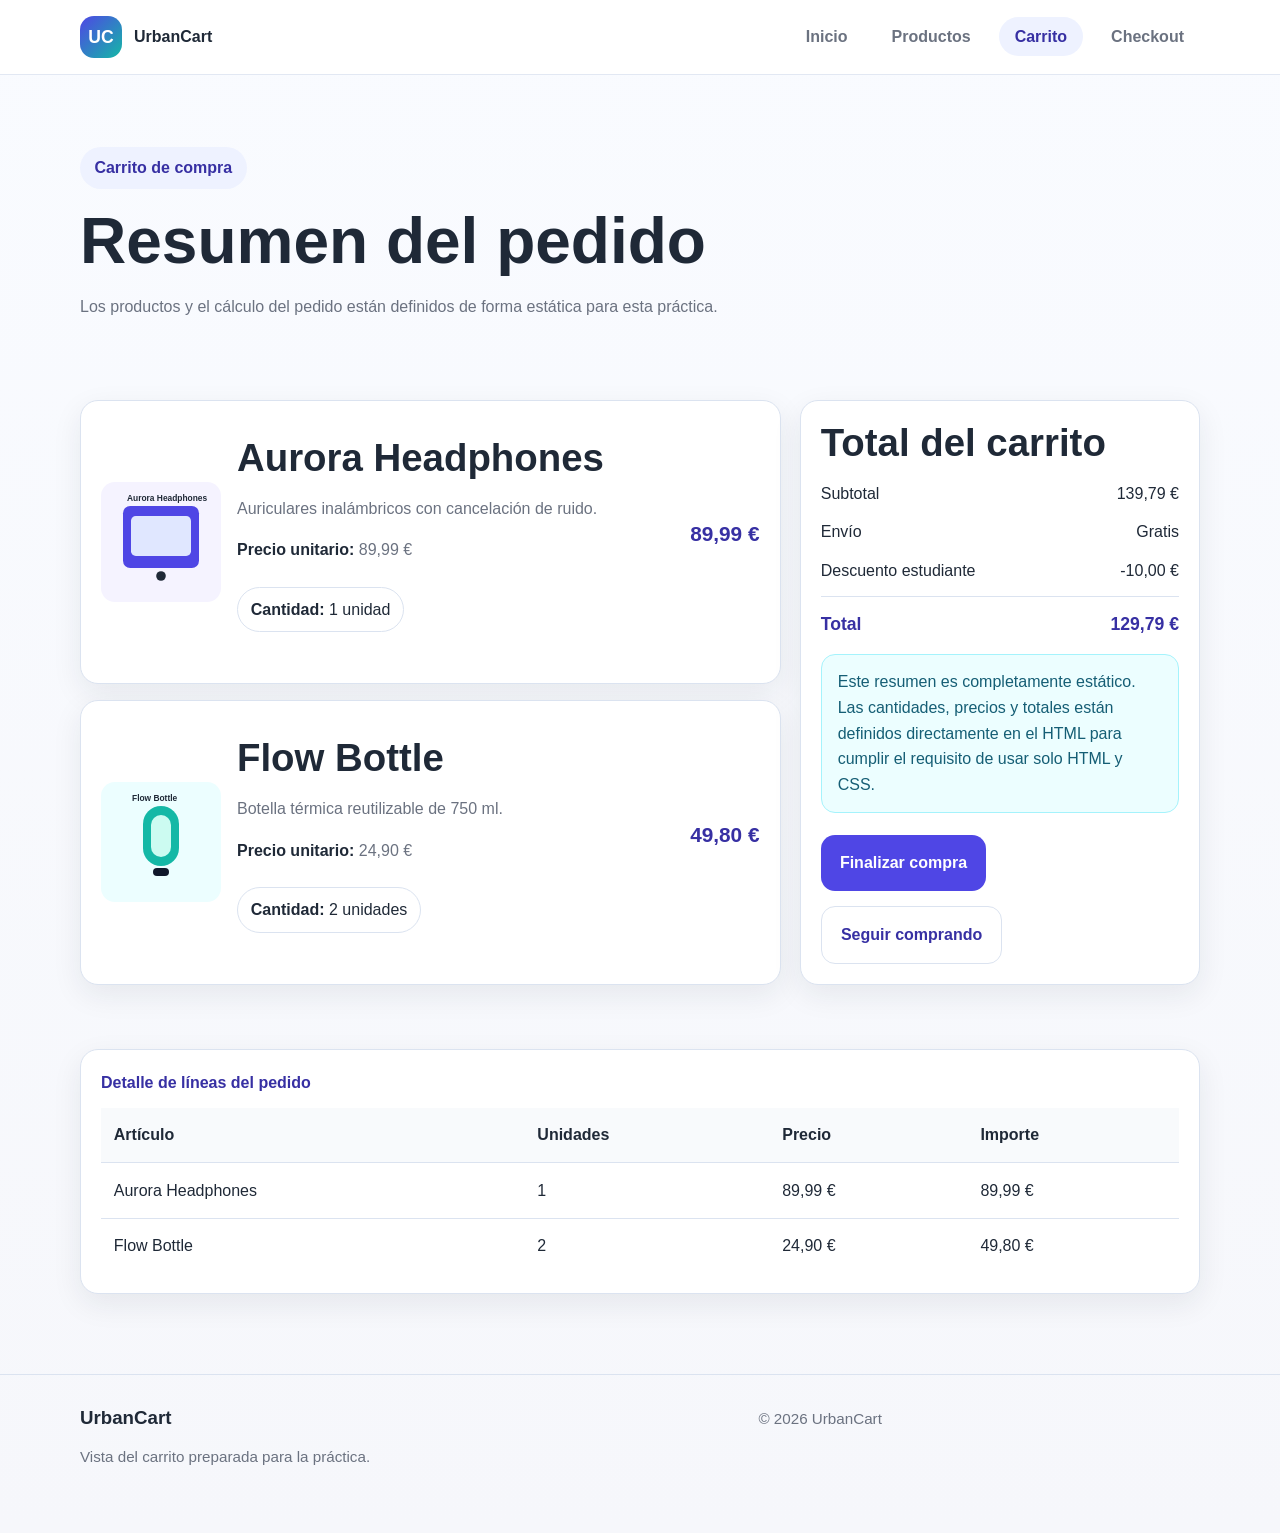
==== carrito.html @ 6edde0a0 "p4 inicial" ====
<!DOCTYPE html>
<html lang="es">
<head>
  <meta charset="UTF-8">
  <meta name="viewport" content="width=device-width, initial-scale=1.0">
  <meta name="description" content="Resumen del carrito de compra de UrbanCart.">
  <title>UrbanCart | Carrito</title>
  <link rel="stylesheet" href="styles.css">
</head>
<body>
  <header class="site-header">
    <div class="container navbar">
      <a class="logo" href="index.html">
        <span class="logo-mark">UC</span>
        <span>UrbanCart</span>
      </a>
      <nav aria-label="Navegación principal">
        <ul class="nav-links">
          <li><a href="index.html">Inicio</a></li>
          <li><a href="productos.html">Productos</a></li>
          <li><a class="active" href="carrito.html">Carrito</a></li>
          <li><a href="checkout.html">Checkout</a></li>
        </ul>
      </nav>
    </div>
  </header>

  <main>
    <section class="page-hero">
      <div class="container">
        <span class="badge">Carrito de compra</span>
        <h1>Resumen del pedido</h1>
        <p>Los productos y el cálculo del pedido están definidos de forma estática para esta práctica.</p>
      </div>
    </section>

    <section class="section">
      <div class="container cart-layout">
        <div class="cart-list">
          <article class="cart-item">
            <img src="assets/img/product-aurora.svg" alt="Auriculares Aurora en el carrito.">
            <div>
              <h2>Aurora Headphones</h2>
              <p>Auriculares inalámbricos con cancelación de ruido.</p>
              <p><strong>Precio unitario:</strong> 89,99 €</p>
              <p class="qty-static"><strong>Cantidad:</strong> 1 unidad</p>
            </div>
            <p class="price">89,99 €</p>
          </article>

          <article class="cart-item">
            <img src="assets/img/product-flow.svg" alt="Botella Flow en el carrito.">
            <div>
              <h2>Flow Bottle</h2>
              <p>Botella térmica reutilizable de 750 ml.</p>
              <p><strong>Precio unitario:</strong> 24,90 €</p>
              <p class="qty-static"><strong>Cantidad:</strong> 2 unidades</p>
            </div>
            <p class="price">49,80 €</p>
          </article>
        </div>

        <aside class="summary-card">
          <h2>Total del carrito</h2>
          <div class="summary-line">
            <span>Subtotal</span>
            <span>139,79 €</span>
          </div>
          <div class="summary-line">
            <span>Envío</span>
            <span>Gratis</span>
          </div>
          <div class="summary-line">
            <span>Descuento estudiante</span>
            <span>-10,00 €</span>
          </div>
          <div class="summary-line total">
            <span>Total</span>
            <span>129,79 €</span>
          </div>
          <div class="notice">
            Este resumen es completamente estático. Las cantidades, precios y totales están definidos directamente en el HTML para cumplir el requisito de usar solo HTML y CSS.
          </div>
          <div class="hero-actions">
            <a class="btn btn-primary" href="checkout.html">Finalizar compra</a>
            <a class="btn btn-secondary" href="productos.html">Seguir comprando</a>
          </div>
        </aside>
      </div>
    </section>

    <section class="section">
      <div class="container table-card">
        <table>
          <caption>Detalle de líneas del pedido</caption>
          <thead>
            <tr>
              <th>Artículo</th>
              <th>Unidades</th>
              <th>Precio</th>
              <th>Importe</th>
            </tr>
          </thead>
          <tbody>
            <tr>
              <td>Aurora Headphones</td>
              <td>1</td>
              <td>89,99 €</td>
              <td>89,99 €</td>
            </tr>
            <tr>
              <td>Flow Bottle</td>
              <td>2</td>
              <td>24,90 €</td>
              <td>49,80 €</td>
            </tr>
          </tbody>
        </table>
      </div>
    </section>
  </main>

  <footer class="site-footer">
    <div class="container footer-grid">
      <div>
        <h3>UrbanCart</h3>
        <p class="small">Vista del carrito preparada para la práctica.</p>
      </div>
      <div>
        <p class="small">© 2026 UrbanCart</p>
      </div>
    </div>
  </footer>
</body>
</html>
---- styles.css ----
:root {
  --bg: #f6f7fb;
  --surface: #ffffff;
  --surface-2: #eef2ff;
  --text: #1f2937;
  --muted: #6b7280;
  --primary: #4f46e5;
  --primary-dark: #3730a3;
  --accent: #14b8a6;
  --border: #dbe3f0;
  --shadow: 0 10px 30px rgba(31, 41, 55, 0.08);
  --radius: 18px;
  --max: 1120px;
}

* {
  box-sizing: border-box;
}

html {
  scroll-behavior: smooth;
}

body {
  margin: 0;
  font-family: Arial, Helvetica, sans-serif;
  color: var(--text);
  background: linear-gradient(180deg, #f9fbff 0%, var(--bg) 100%);
  line-height: 1.6;
}

a {
  color: inherit;
  text-decoration: none;
}

img {
  max-width: 100%;
  display: block;
}

.container {
  width: min(92%, var(--max));
  margin: 0 auto;
}

.site-header {
  position: sticky;
  top: 0;
  z-index: 10;
  backdrop-filter: blur(10px);
  background: rgba(255, 255, 255, 0.9);
  border-bottom: 1px solid rgba(219, 227, 240, 0.8);
}

.navbar {
  display: flex;
  align-items: center;
  justify-content: space-between;
  gap: 1rem;
  min-height: 74px;
}

.logo {
  display: flex;
  align-items: center;
  gap: 0.75rem;
  font-weight: 700;
}

.logo-mark {
  width: 42px;
  height: 42px;
  border-radius: 14px;
  background: linear-gradient(135deg, var(--primary), var(--accent));
  display: grid;
  place-items: center;
  color: white;
  font-size: 1.1rem;
}

.nav-links {
  list-style: none;
  display: flex;
  gap: 0.75rem;
  padding: 0;
  margin: 0;
  flex-wrap: wrap;
}

.nav-links a {
  padding: 0.7rem 1rem;
  border-radius: 999px;
  color: var(--muted);
  font-weight: 600;
}

.nav-links a:hover,
.nav-links a.active {
  background: var(--surface-2);
  color: var(--primary-dark);
}

.hero,
.page-hero {
  padding: 4.5rem 0 2rem;
}

.hero-grid,
.two-columns {
  display: grid;
  grid-template-columns: 1.2fr 1fr;
  gap: 2rem;
  align-items: center;
}

.badge {
  display: inline-flex;
  align-items: center;
  gap: 0.5rem;
  padding: 0.5rem 0.9rem;
  border-radius: 999px;
  background: var(--surface-2);
  color: var(--primary-dark);
  font-weight: 700;
  margin-bottom: 1rem;
}

h1, h2, h3 {
  line-height: 1.15;
  margin: 0 0 1rem;
}

h1 {
  font-size: clamp(2.3rem, 5vw, 4.2rem);
}

h2 {
  font-size: clamp(1.7rem, 3vw, 2.5rem);
}

p {
  margin: 0 0 1rem;
  color: var(--muted);
}

.hero-actions,
.inline-actions {
  display: flex;
  flex-wrap: wrap;
  gap: 0.9rem;
  margin-top: 1.4rem;
}

.btn,
button,
input[type="submit"] {
  border: none;
  border-radius: 14px;
  padding: 0.95rem 1.2rem;
  font-weight: 700;
  cursor: pointer;
  transition: transform 0.2s ease, box-shadow 0.2s ease;
}

.btn:hover,
button:hover,
input[type="submit"]:hover {
  transform: translateY(-2px);
  box-shadow: var(--shadow);
}

.btn-primary,
input[type="submit"] {
  background: var(--primary);
  color: #fff;
}

.btn-secondary {
  background: #fff;
  color: var(--primary-dark);
  border: 1px solid var(--border);
}

.card,
.feature,
.info-box,
.table-card,
.media-card,
.form-card,
.summary-card,
.cart-item {
  background: var(--surface);
  border: 1px solid var(--border);
  border-radius: var(--radius);
  box-shadow: var(--shadow);
}

.hero-card {
  padding: 1rem;
}

.hero-card img {
  width: 100%;
  border-radius: calc(var(--radius) - 6px);
}

.section {
  padding: 2rem 0;
}

.grid-3,
.grid-2,
.catalog-grid,
.stats-grid {
  display: grid;
  gap: 1.2rem;
}

.grid-3,
.catalog-grid,
.stats-grid {
  grid-template-columns: repeat(3, 1fr);
}

.grid-2 {
  grid-template-columns: repeat(2, 1fr);
}

.feature,
.info-box,
.table-card,
.media-card,
.form-card,
.summary-card,
.cart-item {
  padding: 1.25rem;
}

.catalog-item {
  overflow: hidden;
}

.catalog-item img {
  height: 220px;
  width: 100%;
  object-fit: cover;
}

.catalog-content {
  padding: 1.2rem;
}

.price {
  color: var(--primary-dark);
  font-size: 1.3rem;
  font-weight: 800;
}

.tag-row {
  display: flex;
  flex-wrap: wrap;
  gap: 0.5rem;
  margin-bottom: 0.9rem;
}

.tag {
  font-size: 0.86rem;
  background: #f3f4f6;
  color: #374151;
  padding: 0.35rem 0.65rem;
  border-radius: 999px;
}

table {
  width: 100%;
  border-collapse: collapse;
  overflow: hidden;
}

caption {
  text-align: left;
  font-weight: 700;
  margin-bottom: 0.8rem;
  color: var(--primary-dark);
}

th,
td {
  padding: 0.9rem 0.8rem;
  border-bottom: 1px solid var(--border);
  text-align: left;
}

th {
  background: #f8fafc;
}

tr:last-child td {
  border-bottom: none;
}

.check-list {
  padding-left: 1.2rem;
  color: var(--muted);
}

.check-list li + li {
  margin-top: 0.55rem;
}

.media-grid {
  display: grid;
  gap: 1.2rem;
  grid-template-columns: 1fr 1fr;
}

iframe,
video,
audio {
  width: 100%;
  border: 0;
  border-radius: 14px;
}

form {
  display: grid;
  gap: 1rem;
}

fieldset {
  border: 1px solid var(--border);
  border-radius: 16px;
  padding: 1rem;
}

legend {
  font-weight: 700;
  color: var(--primary-dark);
  padding: 0 0.4rem;
}

label {
  display: block;
  font-weight: 700;
  margin-bottom: 0.35rem;
}

input,
select,
textarea {
  width: 100%;
  padding: 0.9rem 1rem;
  border: 1px solid var(--border);
  border-radius: 12px;
  font: inherit;
  background: #fff;
}

textarea {
  min-height: 130px;
  resize: vertical;
}

.form-row {
  display: grid;
  grid-template-columns: repeat(2, 1fr);
  gap: 1rem;
}

.checkbox-row,
.radio-row {
  display: flex;
  flex-wrap: wrap;
  gap: 1rem;
}

.checkbox-row label,
.radio-row label {
  display: inline-flex;
  gap: 0.5rem;
  align-items: center;
  font-weight: 500;
  margin: 0;
}

.checkbox-row input,
.radio-row input {
  width: auto;
}

.cart-layout {
  display: grid;
  grid-template-columns: 1.4fr 0.8fr;
  gap: 1.2rem;
}

.cart-list {
  display: grid;
  gap: 1rem;
}

.cart-item {
  display: grid;
  grid-template-columns: 120px 1fr auto;
  gap: 1rem;
  align-items: center;
}

.cart-item img {
  border-radius: 14px;
  width: 120px;
  height: 120px;
  object-fit: cover;
}

.qty-box {
  display: inline-flex;
  align-items: center;
  gap: 0.8rem;
  background: #f8fafc;
  border: 1px solid var(--border);
  border-radius: 999px;
  padding: 0.3rem 0.8rem;
}

.summary-line {
  display: flex;
  justify-content: space-between;
  gap: 1rem;
  margin-bottom: 0.8rem;
}

.summary-line.total {
  font-size: 1.1rem;
  font-weight: 800;
  color: var(--primary-dark);
  padding-top: 0.8rem;
  border-top: 1px solid var(--border);
}

.notice {
  margin-top: 1rem;
  padding: 0.9rem 1rem;
  background: #ecfeff;
  border: 1px solid #a5f3fc;
  color: #155e75;
  border-radius: 14px;
}

.site-footer {
  margin-top: 3rem;
  padding: 2rem 0 3rem;
  border-top: 1px solid var(--border);
}

.footer-grid {
  display: grid;
  gap: 1rem;
  grid-template-columns: 1.2fr 0.8fr;
}

.small {
  font-size: 0.95rem;
}

strong {
  color: var(--text);
}

@media (max-width: 900px) {
  .hero-grid,
  .two-columns,
  .grid-2,
  .grid-3,
  .catalog-grid,
  .stats-grid,
  .media-grid,
  .cart-layout,
  .footer-grid,
  .form-row {
    grid-template-columns: 1fr;
  }

  .cart-item {
    grid-template-columns: 1fr;
  }

  .navbar {
    flex-direction: column;
    padding: 1rem 0;
  }
}

@media (max-width: 560px) {
  h1 {
    font-size: 2.2rem;
  }

  .nav-links {
    justify-content: center;
  }
}


.qty-static {
  display: inline-block;
  margin-top: 0.5rem;
  padding: 0.55rem 0.8rem;
  border: 1px solid var(--border);
  border-radius: 999px;
  background: var(--surface-soft);
  color: var(--text-muted);
}
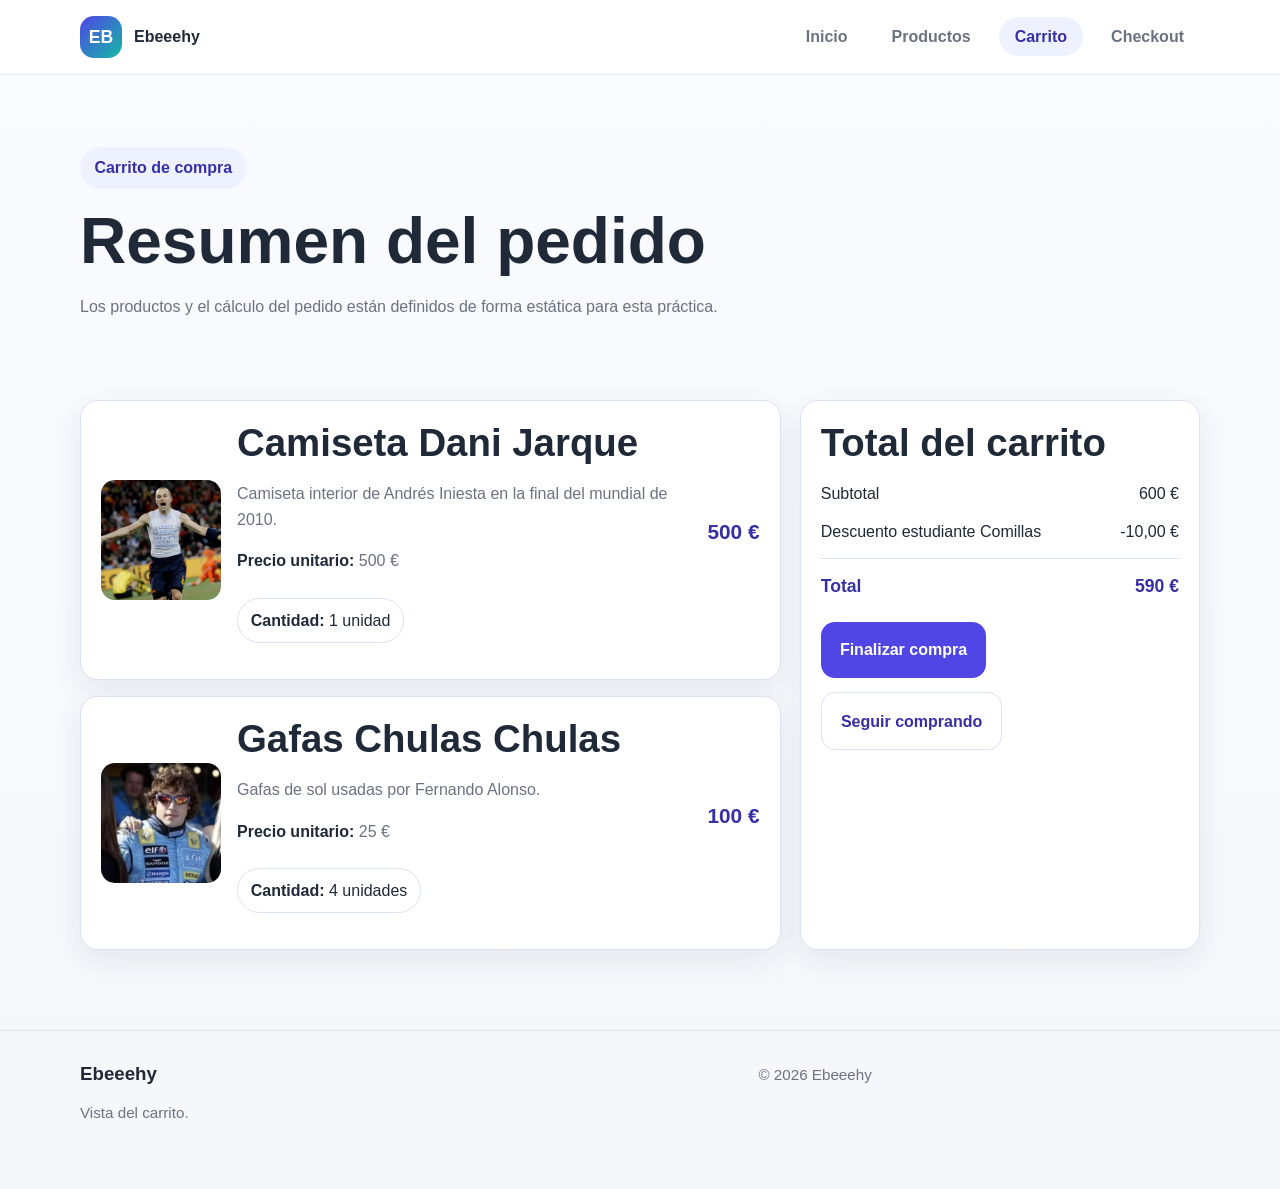
==== commit 19c5c351: "Carrito compra" ====
--- a/carrito.html
+++ b/carrito.html
@@ -3,16 +3,16 @@
 <head>
   <meta charset="UTF-8">
   <meta name="viewport" content="width=device-width, initial-scale=1.0">
-  <meta name="description" content="Resumen del carrito de compra de UrbanCart.">
-  <title>UrbanCart | Carrito</title>
+  <meta name="description" content="Resumen del carrito de compra de Ebeeehy.">
+  <title>Ebeeehy | Carrito</title>
   <link rel="stylesheet" href="styles.css">
 </head>
 <body>
   <header class="site-header">
     <div class="container navbar">
       <a class="logo" href="index.html">
-        <span class="logo-mark">UC</span>
-        <span>UrbanCart</span>
+        <span class="logo-mark">EB</span>
+        <span>Ebeeehy</span>
       </a>
       <nav aria-label="Navegación principal">
         <ul class="nav-links">
@@ -38,25 +38,25 @@
       <div class="container cart-layout">
         <div class="cart-list">
           <article class="cart-item">
-            <img src="assets/img/product-aurora.svg" alt="Auriculares Aurora en el carrito.">
+            <img src="assets/img/DaniJarque.webp">
             <div>
-              <h2>Aurora Headphones</h2>
-              <p>Auriculares inalámbricos con cancelación de ruido.</p>
-              <p><strong>Precio unitario:</strong> 89,99 €</p>
+              <h2>Camiseta Dani Jarque</h2>
+              <p>Camiseta interior de Andrés Iniesta en la final del mundial de 2010.</p>
+              <p><strong>Precio unitario:</strong> 500 €</p>
               <p class="qty-static"><strong>Cantidad:</strong> 1 unidad</p>
             </div>
-            <p class="price">89,99 €</p>
+            <p class="price">500 €</p>
           </article>
 
           <article class="cart-item">
-            <img src="assets/img/product-flow.svg" alt="Botella Flow en el carrito.">
+            <img src="assets/img/alonsoPapa.webp">
             <div>
-              <h2>Flow Bottle</h2>
-              <p>Botella térmica reutilizable de 750 ml.</p>
-              <p><strong>Precio unitario:</strong> 24,90 €</p>
-              <p class="qty-static"><strong>Cantidad:</strong> 2 unidades</p>
+              <h2>Gafas Chulas Chulas</h2>
+              <p>Gafas de sol usadas por Fernando Alonso.</p>
+              <p><strong>Precio unitario:</strong> 25 €</p>
+              <p class="qty-static"><strong>Cantidad:</strong> 4 unidades</p>
             </div>
-            <p class="price">49,80 €</p>
+            <p class="price">100 €</p>
           </article>
         </div>
 
@@ -64,22 +64,15 @@
           <h2>Total del carrito</h2>
           <div class="summary-line">
             <span>Subtotal</span>
-            <span>139,79 €</span>
+            <span>600 €</span>
           </div>
           <div class="summary-line">
-            <span>Envío</span>
-            <span>Gratis</span>
-          </div>
-          <div class="summary-line">
-            <span>Descuento estudiante</span>
+            <span>Descuento estudiante Comillas</span>
             <span>-10,00 €</span>
           </div>
           <div class="summary-line total">
             <span>Total</span>
-            <span>129,79 €</span>
-          </div>
-          <div class="notice">
-            Este resumen es completamente estático. Las cantidades, precios y totales están definidos directamente en el HTML para cumplir el requisito de usar solo HTML y CSS.
+            <span>590 €</span>
           </div>
           <div class="hero-actions">
             <a class="btn btn-primary" href="checkout.html">Finalizar compra</a>
@@ -88,46 +81,16 @@
         </aside>
       </div>
     </section>
-
-    <section class="section">
-      <div class="container table-card">
-        <table>
-          <caption>Detalle de líneas del pedido</caption>
-          <thead>
-            <tr>
-              <th>Artículo</th>
-              <th>Unidades</th>
-              <th>Precio</th>
-              <th>Importe</th>
-            </tr>
-          </thead>
-          <tbody>
-            <tr>
-              <td>Aurora Headphones</td>
-              <td>1</td>
-              <td>89,99 €</td>
-              <td>89,99 €</td>
-            </tr>
-            <tr>
-              <td>Flow Bottle</td>
-              <td>2</td>
-              <td>24,90 €</td>
-              <td>49,80 €</td>
-            </tr>
-          </tbody>
-        </table>
-      </div>
-    </section>
   </main>
 
   <footer class="site-footer">
     <div class="container footer-grid">
       <div>
-        <h3>UrbanCart</h3>
-        <p class="small">Vista del carrito preparada para la práctica.</p>
+        <h3>Ebeeehy</h3>
+        <p class="small">Vista del carrito.</p>
       </div>
       <div>
-        <p class="small">© 2026 UrbanCart</p>
+        <p class="small">© 2026 Ebeeehy</p>
       </div>
     </div>
   </footer>
--- a/styles.css
+++ b/styles.css
@@ -40,7 +40,7 @@
 }
 
 .container {
-  width: min(92%, var(--max));
+  width: min(94%, var(--max));
   margin: 0 auto;
 }
 
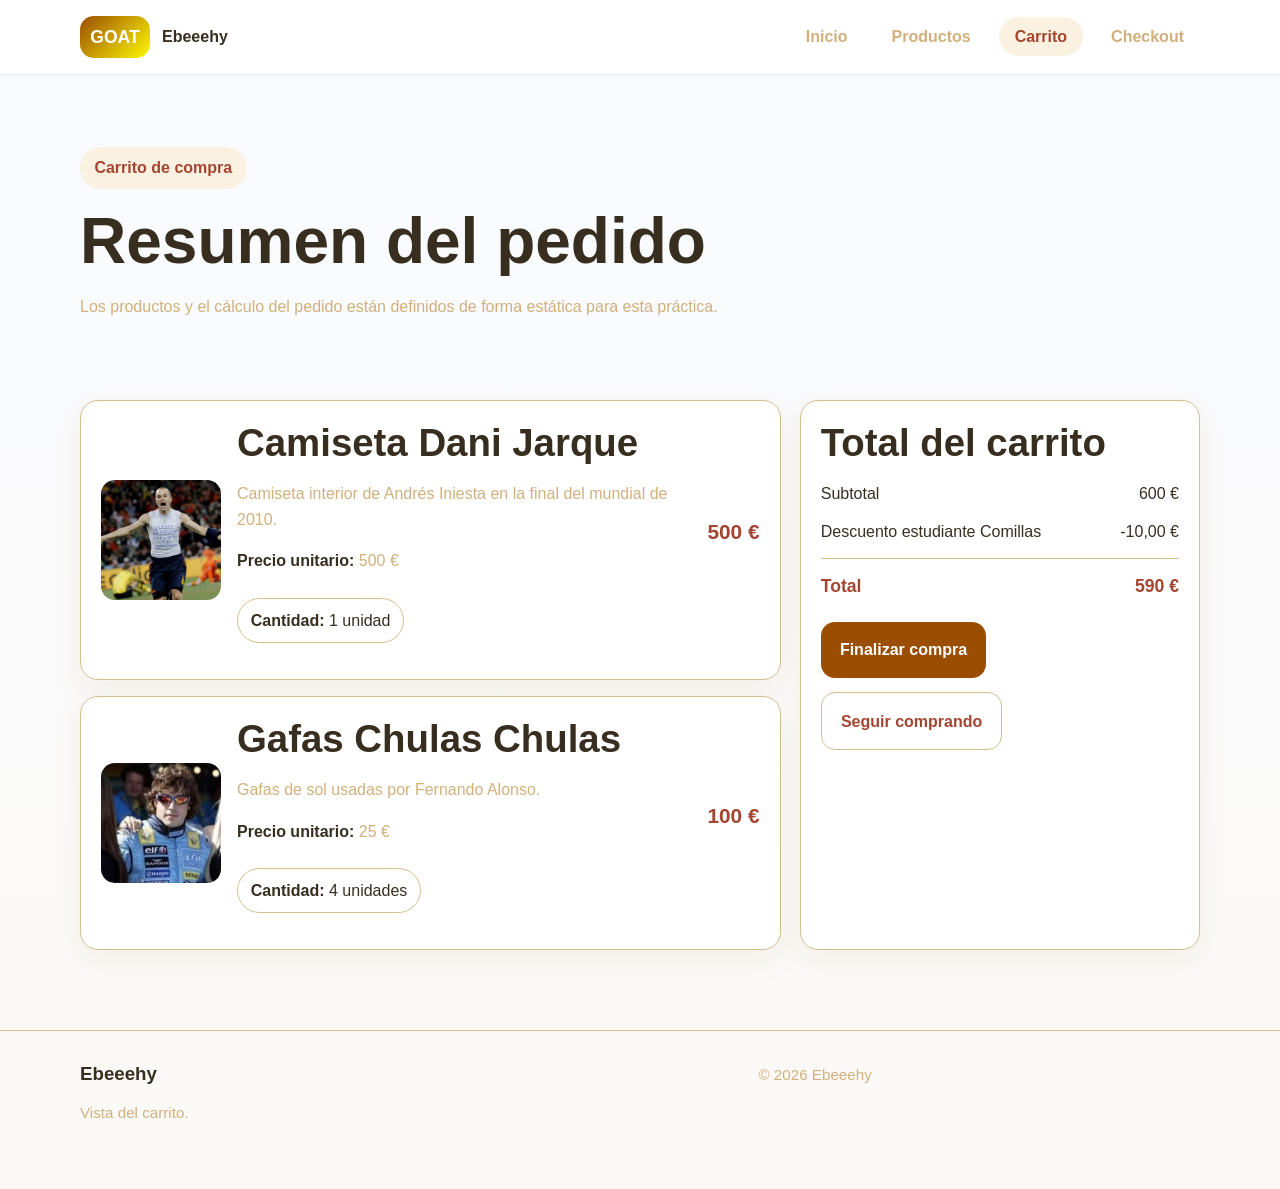
==== commit 3c8e509d: "Final codigo p4" ====
--- a/carrito.html
+++ b/carrito.html
@@ -11,7 +11,7 @@
   <header class="site-header">
     <div class="container navbar">
       <a class="logo" href="index.html">
-        <span class="logo-mark">EB</span>
+        <span class="logo-mark">GOAT</span>
         <span>Ebeeehy</span>
       </a>
       <nav aria-label="Navegación principal">
--- a/styles.css
+++ b/styles.css
@@ -1,14 +1,14 @@
 :root {
-  --bg: #f6f7fb;
+  --bg: #fbf9f6;
   --surface: #ffffff;
-  --surface-2: #eef2ff;
-  --text: #1f2937;
-  --muted: #6b7280;
-  --primary: #4f46e5;
-  --primary-dark: #3730a3;
-  --accent: #14b8a6;
-  --border: #dbe3f0;
-  --shadow: 0 10px 30px rgba(31, 41, 55, 0.08);
+  --surface-2: #faf1e1;
+  --text: #372e1f;
+  --muted: #d1b07c;
+  --primary: #9b4e01;
+  --primary-dark: #a34530;
+  --accent: #fdf905;
+  --border: #d4bf8f;
+  --shadow: 0 10px 30px rgba(172, 113, 31, 0.08);
   --radius: 18px;
   --max: 1120px;
 }
@@ -65,11 +65,11 @@
   display: flex;
   align-items: center;
   gap: 0.75rem;
-  font-weight: 700;
+  font-weight: 650;
 }
 
 .logo-mark {
-  width: 42px;
+  width: 70px;
   height: 42px;
   border-radius: 14px;
   background: linear-gradient(135deg, var(--primary), var(--accent));
@@ -293,7 +293,7 @@
 }
 
 th {
-  background: #f8fafc;
+  background: #fcfbf8;
 }
 
 tr:last-child td {
@@ -418,7 +418,7 @@
   display: inline-flex;
   align-items: center;
   gap: 0.8rem;
-  background: #f8fafc;
+  background: #fcfbf8;
   border: 1px solid var(--border);
   border-radius: 999px;
   padding: 0.3rem 0.8rem;
@@ -437,15 +437,6 @@
   color: var(--primary-dark);
   padding-top: 0.8rem;
   border-top: 1px solid var(--border);
-}
-
-.notice {
-  margin-top: 1rem;
-  padding: 0.9rem 1rem;
-  background: #ecfeff;
-  border: 1px solid #a5f3fc;
-  color: #155e75;
-  border-radius: 14px;
 }
 
 .site-footer {
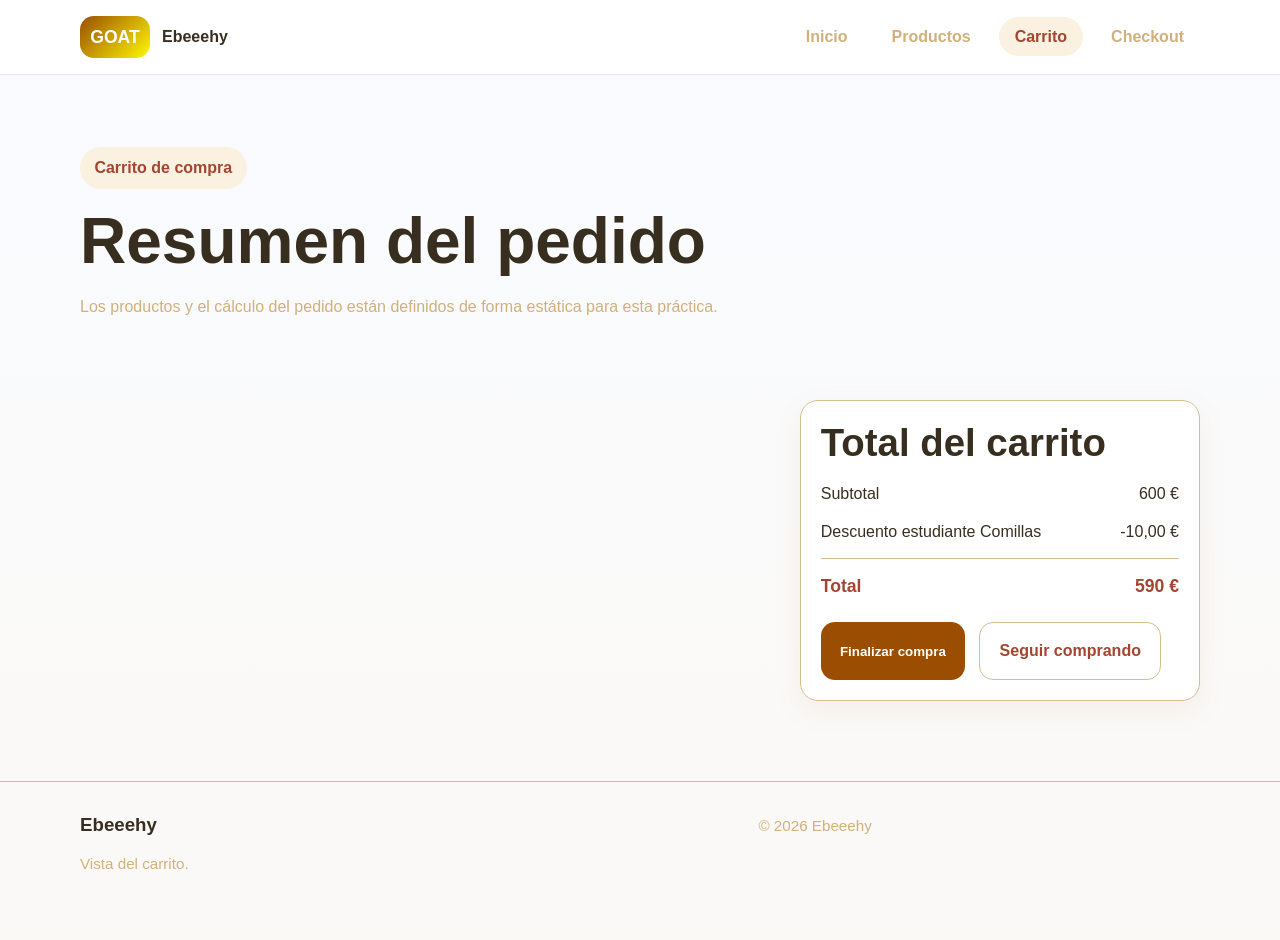
==== commit 92574697: "practica5" ====
--- a/carrito.html
+++ b/carrito.html
@@ -6,6 +6,7 @@
   <meta name="description" content="Resumen del carrito de compra de Ebeeehy.">
   <title>Ebeeehy | Carrito</title>
   <link rel="stylesheet" href="styles.css">
+  <script src="carrito.js" defer></script>
 </head>
 <body>
   <header class="site-header">
@@ -36,28 +37,8 @@
 
     <section class="section">
       <div class="container cart-layout">
-        <div class="cart-list">
-          <article class="cart-item">
-            <img src="assets/img/DaniJarque.webp">
-            <div>
-              <h2>Camiseta Dani Jarque</h2>
-              <p>Camiseta interior de Andrés Iniesta en la final del mundial de 2010.</p>
-              <p><strong>Precio unitario:</strong> 500 €</p>
-              <p class="qty-static"><strong>Cantidad:</strong> 1 unidad</p>
-            </div>
-            <p class="price">500 €</p>
-          </article>
-
-          <article class="cart-item">
-            <img src="assets/img/alonsoPapa.webp">
-            <div>
-              <h2>Gafas Chulas Chulas</h2>
-              <p>Gafas de sol usadas por Fernando Alonso.</p>
-              <p><strong>Precio unitario:</strong> 25 €</p>
-              <p class="qty-static"><strong>Cantidad:</strong> 4 unidades</p>
-            </div>
-            <p class="price">100 €</p>
-          </article>
+        <div class="cart-list" id = "cart-list">
+          
         </div>
 
         <aside class="summary-card">
@@ -72,10 +53,10 @@
           </div>
           <div class="summary-line total">
             <span>Total</span>
-            <span>590 €</span>
+            <span id = "precio-fin">590 €</span>
           </div>
           <div class="hero-actions">
-            <a class="btn btn-primary" href="checkout.html">Finalizar compra</a>
+            <button class="btn btn-primary" id = "btn fin-compra">Finalizar compra</button>
             <a class="btn btn-secondary" href="productos.html">Seguir comprando</a>
           </div>
         </aside>
--- a/styles.css
+++ b/styles.css
@@ -239,6 +239,9 @@
 
 .catalog-item {
   overflow: hidden;
+  display: flex;
+  flex-direction: column;
+  height: 100%;
 }
 
 .catalog-item img {
@@ -249,12 +252,16 @@
 
 .catalog-content {
   padding: 1.2rem;
+  display: flex;
+  flex-direction: column;
+  height: 100%;
 }
 
 .price {
   color: var(--primary-dark);
   font-size: 1.3rem;
   font-weight: 800;
+  margin-top: auto;
 }
 
 .tag-row {
@@ -267,7 +274,7 @@
 .tag {
   font-size: 0.86rem;
   background: #f3f4f6;
-  color: #374151;
+  color: #514837;
   padding: 0.35rem 0.65rem;
   border-radius: 999px;
 }
